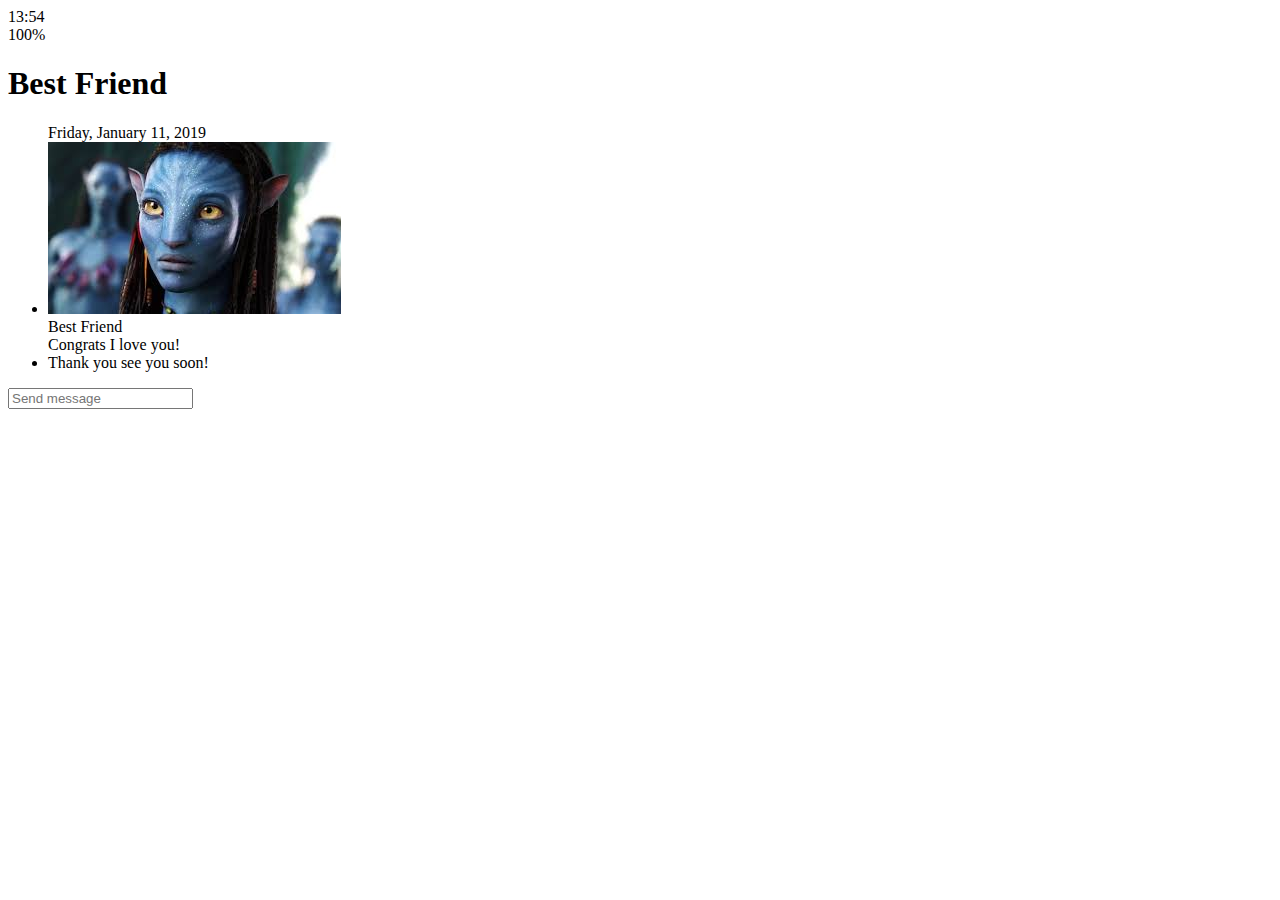
==== chat.html @ 66359b75 "study0127_html" ====
<!DOCTYPE html>
<html lang="en">
  <head>
    <meta charset="UTF-8" />
    <meta name="viewport" content="width=device-width, initial-scale=1.0" />
    <meta http-equiv="X-UA-Compatible" content="ie=edge" />
    <link
      rel="stylesheet"
      href="https://use.fontawesome.com/releases/v5.7.2/css/all.css"
      integrity="sha384-fnmOCqbTlWIlj8LyTjo7mOUStjsKC4pOpQbqyi7RrhN7udi9RwhKkMHpvLbHG9Sr"
      crossorigin="anonymous"
    />

    <title>Chat | Kakao Clone</title>
  </head>

  <body>
    <div class="status-bar">
      <div class="status-bar__column">
        <span class="status-bar__clock">13:54 </span>
      </div>
      <div class="status-bar__column">
        <i class="fas fa-clock"></i>
        <i class="fas fa-volume-mute"></i>
        <i class="fas fa-wifi"></i>
        <span class="status-bar__battery-level">100%</span>
        <i class="fas fa-battery-full"></i>
      </div>
    </div>
    <header class="header">
      <div class="header__header-column">
        <a href="index.html" class="header__back-btn">
          <i class="fas fa-arrow-left fa-2x"></i>
        </a>
        <h1 class="header__title">Best Friend</h1>
      </div>
      <div class="header__header-column">
        <span class="header__icon">
          <i class="fas fa-search"></i>
        </span>
        <div class="header__icon">
          <i class="fas fa-bars"></i>
        </div>
      </div>
    </header>
    <main class="chat">
      <ul class="chat__messages">
        <span class="chat__timestamp">Friday, January 11, 2019</span>
        <li class="incoming-message message">
          <img src="image/avatar.jpg" class="g-avatar message__avatar" />
          <div class="message__content">
            <span class="message__author">Best Friend</span>
            <div class="message__bubble">
              Congrats I love you!
            </div>
          </div>
          <span class="message__timestamp"></span>
        </li>
        <li class="incoming-message message">
          <span class="message__timestamp"></span>
          <div class="message__content">
            <div class="message__bubble">
              Thank you see you soon!
            </div>
          </div>
        </li>
      </ul>
    </main>
    <div class="chat_write">
      <div class="chat__write-column">
        <i class="far fa-plus-square"></i>
      </div>
      <div class="chat__write-column">
        <input
          type="text"
          placeholder="Send message"
          class="chat__write-input"
        />
      </div>
      <div class="chat__write-column">
        <span class="chat__wirte-icon">
          <i class="far fa-smile-wink"></i>
        </span>
        <span class="chat__wirte-icon">
          <i class="fas fa-microphone"></i>
        </span>
      </div>
    </div>
  </body>
</html>
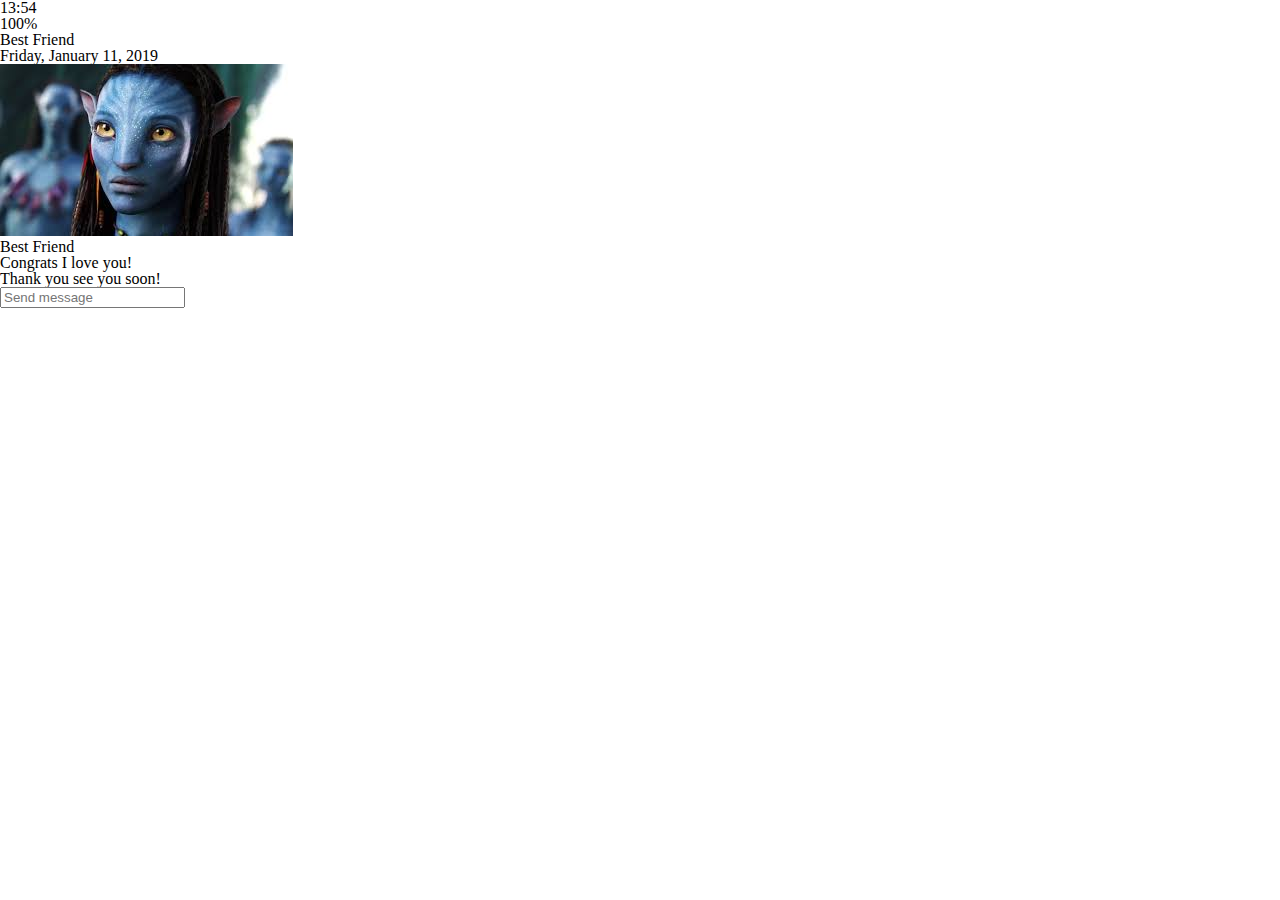
==== commit 7092b22f: "study0128" ====
--- a/chat.html
+++ b/chat.html
@@ -1,90 +1,84 @@
 <!DOCTYPE html>
 <html lang="en">
-  <head>
-    <meta charset="UTF-8" />
-    <meta name="viewport" content="width=device-width, initial-scale=1.0" />
-    <meta http-equiv="X-UA-Compatible" content="ie=edge" />
-    <link
-      rel="stylesheet"
-      href="https://use.fontawesome.com/releases/v5.7.2/css/all.css"
-      integrity="sha384-fnmOCqbTlWIlj8LyTjo7mOUStjsKC4pOpQbqyi7RrhN7udi9RwhKkMHpvLbHG9Sr"
-      crossorigin="anonymous"
-    />
 
-    <title>Chat | Kakao Clone</title>
-  </head>
+<head>
+  <meta charset="UTF-8" />
+  <meta name="viewport" content="width=device-width, initial-scale=1.0" />
+  <meta http-equiv="X-UA-Compatible" content="ie=edge" />
+  <link rel="stylesheet" href="https://use.fontawesome.com/releases/v5.7.2/css/all.css"
+    integrity="sha384-fnmOCqbTlWIlj8LyTjo7mOUStjsKC4pOpQbqyi7RrhN7udi9RwhKkMHpvLbHG9Sr" crossorigin="anonymous" />
+  <link rel="stylesheet" href="css/styles.css">
+  <title>Chat | Kakao Clone</title>
+</head>
 
-  <body>
-    <div class="status-bar">
-      <div class="status-bar__column">
-        <span class="status-bar__clock">13:54 </span>
-      </div>
-      <div class="status-bar__column">
-        <i class="fas fa-clock"></i>
-        <i class="fas fa-volume-mute"></i>
-        <i class="fas fa-wifi"></i>
-        <span class="status-bar__battery-level">100%</span>
-        <i class="fas fa-battery-full"></i>
+<body>
+  <div class="status-bar">
+    <div class="status-bar__column">
+      <span class="status-bar__clock">13:54 </span>
+    </div>
+    <div class="status-bar__column">
+      <i class="fas fa-clock"></i>
+      <i class="fas fa-volume-mute"></i>
+      <i class="fas fa-wifi"></i>
+      <span class="status-bar__battery-level">100%</span>
+      <i class="fas fa-battery-full"></i>
+    </div>
+  </div>
+  <header class="header">
+    <div class="header__header-column">
+      <a href="index.html" class="header__back-btn">
+        <i class="fas fa-arrow-left fa-2x"></i>
+      </a>
+      <h1 class="header__title">Best Friend</h1>
+    </div>
+    <div class="header__header-column">
+      <span class="header__icon">
+        <i class="fas fa-search"></i>
+      </span>
+      <div class="header__icon">
+        <i class="fas fa-bars"></i>
       </div>
     </div>
-    <header class="header">
-      <div class="header__header-column">
-        <a href="index.html" class="header__back-btn">
-          <i class="fas fa-arrow-left fa-2x"></i>
-        </a>
-        <h1 class="header__title">Best Friend</h1>
-      </div>
-      <div class="header__header-column">
-        <span class="header__icon">
-          <i class="fas fa-search"></i>
-        </span>
-        <div class="header__icon">
-          <i class="fas fa-bars"></i>
+  </header>
+  <main class="chat">
+    <ul class="chat__messages">
+      <span class="chat__timestamp">Friday, January 11, 2019</span>
+      <li class="incoming-message message">
+        <img src="image/avatar.jpg" class="g-avatar message__avatar" />
+        <div class="message__content">
+          <span class="message__author">Best Friend</span>
+          <div class="message__bubble">
+            Congrats I love you!
+          </div>
         </div>
-      </div>
-    </header>
-    <main class="chat">
-      <ul class="chat__messages">
-        <span class="chat__timestamp">Friday, January 11, 2019</span>
-        <li class="incoming-message message">
-          <img src="image/avatar.jpg" class="g-avatar message__avatar" />
-          <div class="message__content">
-            <span class="message__author">Best Friend</span>
-            <div class="message__bubble">
-              Congrats I love you!
-            </div>
+        <span class="message__timestamp"></span>
+      </li>
+      <li class="incoming-message message">
+        <span class="message__timestamp"></span>
+        <div class="message__content">
+          <div class="message__bubble">
+            Thank you see you soon!
           </div>
-          <span class="message__timestamp"></span>
-        </li>
-        <li class="incoming-message message">
-          <span class="message__timestamp"></span>
-          <div class="message__content">
-            <div class="message__bubble">
-              Thank you see you soon!
-            </div>
-          </div>
-        </li>
-      </ul>
-    </main>
-    <div class="chat_write">
-      <div class="chat__write-column">
-        <i class="far fa-plus-square"></i>
-      </div>
-      <div class="chat__write-column">
-        <input
-          type="text"
-          placeholder="Send message"
-          class="chat__write-input"
-        />
-      </div>
-      <div class="chat__write-column">
-        <span class="chat__wirte-icon">
-          <i class="far fa-smile-wink"></i>
-        </span>
-        <span class="chat__wirte-icon">
-          <i class="fas fa-microphone"></i>
-        </span>
-      </div>
+        </div>
+      </li>
+    </ul>
+  </main>
+  <div class="chat_write">
+    <div class="chat__write-column">
+      <i class="far fa-plus-square"></i>
     </div>
-  </body>
-</html>
+    <div class="chat__write-column">
+      <input type="text" placeholder="Send message" class="chat__write-input" />
+    </div>
+    <div class="chat__write-column">
+      <span class="chat__wirte-icon">
+        <i class="far fa-smile-wink"></i>
+      </span>
+      <span class="chat__wirte-icon">
+        <i class="fas fa-microphone"></i>
+      </span>
+    </div>
+  </div>
+</body>
+
+</html>--- a/css/styles.css
+++ b/css/styles.css
@@ -0,0 +1 @@
+@import "reset.css";
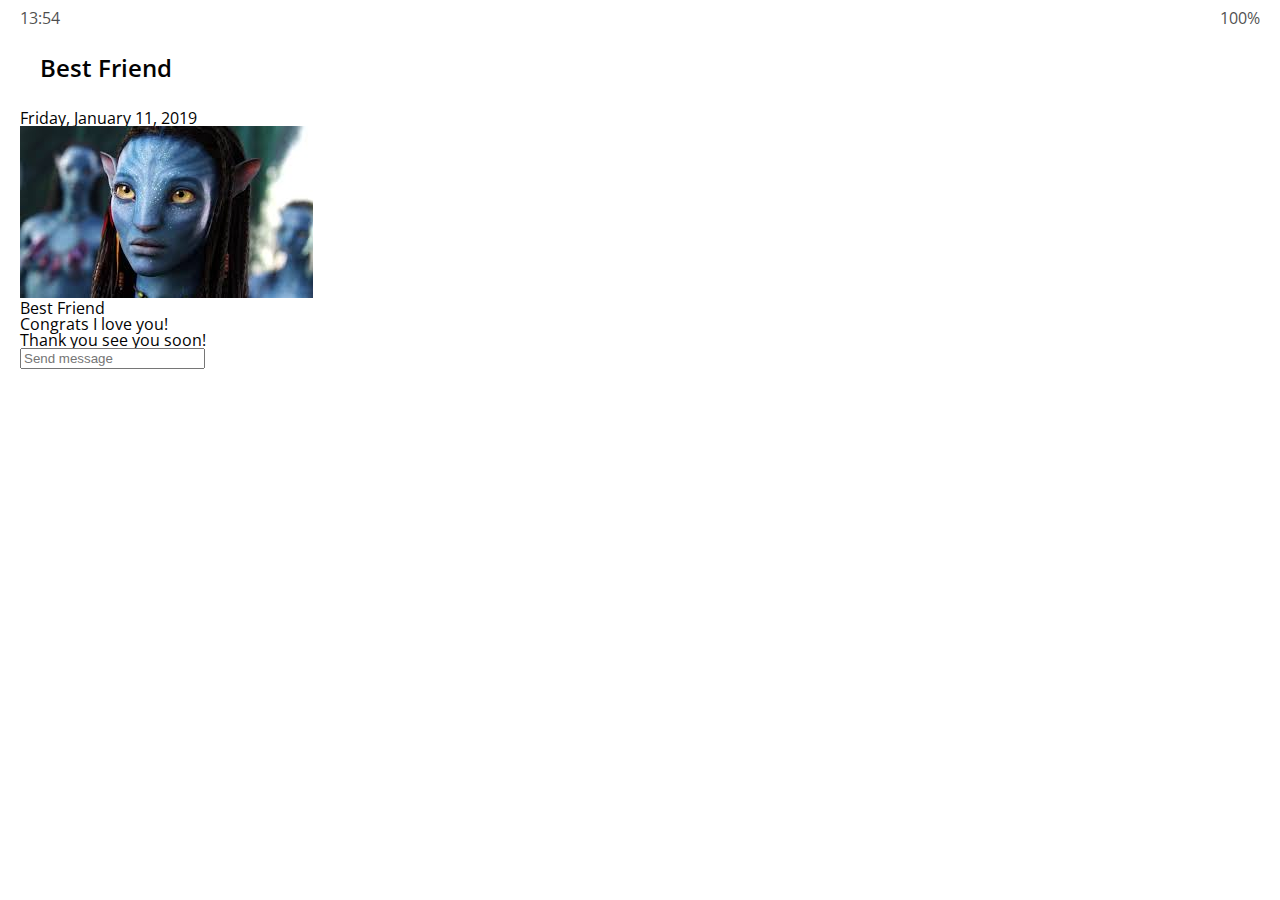
==== commit 9f43a8ea: "#2 CSS - #2.2 Header Finish" ====
--- a/chat.html
+++ b/chat.html
@@ -27,7 +27,7 @@
   <header class="header">
     <div class="header__header-column">
       <a href="index.html" class="header__back-btn">
-        <i class="fas fa-arrow-left fa-2x"></i>
+        <i class="fas fa-arrow-left"></i>
       </a>
       <h1 class="header__title">Best Friend</h1>
     </div>
@@ -35,9 +35,9 @@
       <span class="header__icon">
         <i class="fas fa-search"></i>
       </span>
-      <div class="header__icon">
+      <span class="header__icon">
         <i class="fas fa-bars"></i>
-      </div>
+      </span>
     </div>
   </header>
   <main class="chat">
--- a/css/styles.css
+++ b/css/styles.css
@@ -1 +1,15 @@
+@import url('https://fonts.googleapis.com/css?family=Open+Sans:400,600&display=swap');
 @import "reset.css";
+@import "status-bar.css";
+@import "header.css";
+body {
+    background-color: white;
+    padding: 10px 20px;
+    color: #020202;
+    font-family: "Open Sans", -apple-system, BlinkMacSystemFont, 'Segoe UI', Roboto, Oxygen, Ubuntu, Cantarell, 'Open Sans', 'Helvetica Neue', sans-serif;
+}
+
+
+a {
+    color: inherit;
+}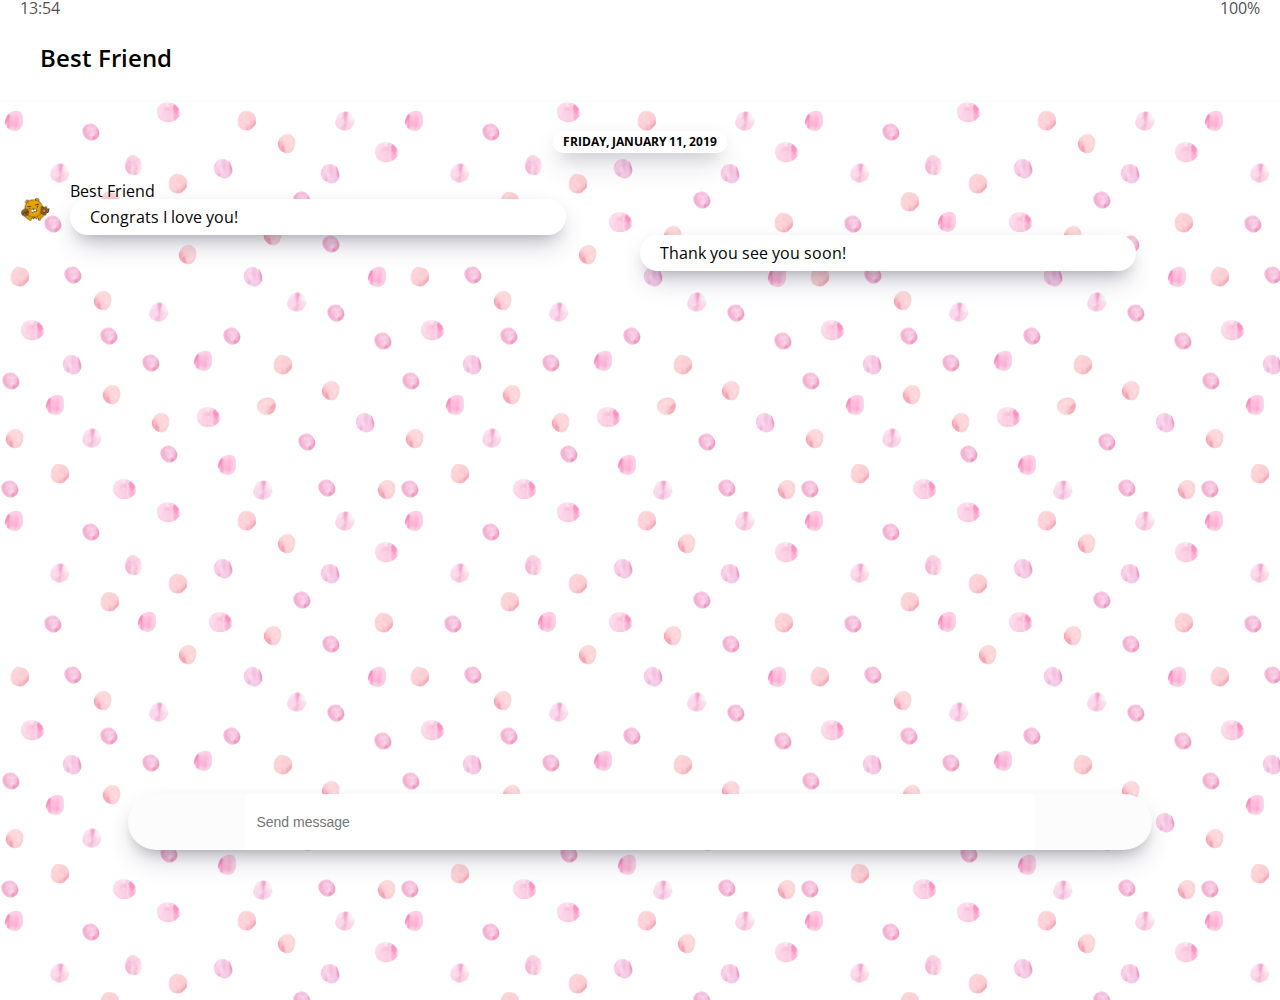
==== commit 12f4d0e1: "#2.13 Chats Screen part Two Finish" ====
--- a/chat.html
+++ b/chat.html
@@ -1,84 +1,89 @@
 <!DOCTYPE html>
 <html lang="en">
+  <head>
+    <meta charset="UTF-8" />
+    <meta name="viewport" content="width=device-width, initial-scale=1.0" />
+    <meta http-equiv="X-UA-Compatible" content="ie=edge" />
+    <link
+      rel="stylesheet"
+      href="https://use.fontawesome.com/releases/v5.7.2/css/all.css"
+      integrity="sha384-fnmOCqbTlWIlj8LyTjo7mOUStjsKC4pOpQbqyi7RrhN7udi9RwhKkMHpvLbHG9Sr"
+      crossorigin="anonymous"
+    />
+    <link rel="stylesheet" href="css/styles.css" />
+    <title>Chat | Kakao Clone</title>
+  </head>
 
-<head>
-  <meta charset="UTF-8" />
-  <meta name="viewport" content="width=device-width, initial-scale=1.0" />
-  <meta http-equiv="X-UA-Compatible" content="ie=edge" />
-  <link rel="stylesheet" href="https://use.fontawesome.com/releases/v5.7.2/css/all.css"
-    integrity="sha384-fnmOCqbTlWIlj8LyTjo7mOUStjsKC4pOpQbqyi7RrhN7udi9RwhKkMHpvLbHG9Sr" crossorigin="anonymous" />
-  <link rel="stylesheet" href="css/styles.css">
-  <title>Chat | Kakao Clone</title>
-</head>
-
-<body>
-  <div class="status-bar">
-    <div class="status-bar__column">
-      <span class="status-bar__clock">13:54 </span>
+  <body class="chats-body">
+    <div class="status-bar">
+      <div class="status-bar__column">
+        <span class="status-bar__clock">13:54 </span>
+      </div>
+      <div class="status-bar__column">
+        <i class="fas fa-clock"></i>
+        <i class="fas fa-volume-mute"></i>
+        <i class="fas fa-wifi"></i>
+        <span class="status-bar__battery-level">100%</span>
+        <i class="fas fa-battery-full"></i>
+      </div>
     </div>
-    <div class="status-bar__column">
-      <i class="fas fa-clock"></i>
-      <i class="fas fa-volume-mute"></i>
-      <i class="fas fa-wifi"></i>
-      <span class="status-bar__battery-level">100%</span>
-      <i class="fas fa-battery-full"></i>
+    <header class="header">
+      <div class="header__header-column">
+        <a href="index.html" class="header__back-btn">
+          <i class="fas fa-arrow-left"></i>
+        </a>
+        <h1 class="header__title">Best Friend</h1>
+      </div>
+      <div class="header__header-column">
+        <span class="header__icon">
+          <i class="fas fa-search"></i>
+        </span>
+        <span class="header__icon">
+          <i class="fas fa-bars"></i>
+        </span>
+      </div>
+    </header>
+    <main class="chat-screen">
+      <ul class="chat__messages">
+        <span class="chat__timestamp">Friday, January 11, 2019</span>
+        <li class="incoming-message message">
+          <img src="image/avatar.jpg" class="g-avatar message__avatar" />
+          <div class="message__content">
+            <span class="message__author">Best Friend</span>
+            <div class="message__bubble">
+              Congrats I love you!
+            </div>
+          </div>
+        </li>
+        <li class="sent-message message">
+          <span class="message__timestamp"></span>
+          <div class="message__content">
+            <div class="message__bubble">
+              Thank you see you soon!
+            </div>
+          </div>
+        </li>
+      </ul>
+    </main>
+    <div class="chat__write">
+      <div class="chat__write-column">
+        <i class="far fa-plus-square"></i>
+      </div>
+      <div class="chat__write-column">
+        <input
+          type="text"
+          placeholder="Send message"
+          class="chat__write-input"
+        />
+      </div>
+      <div class="chat__write-column">
+        <span class="chat__wirte-icon">
+          <i class="far fa-smile-wink"></i>
+        </span>
+        <span class="chat__wirte-icon">
+          <i class="fas fa-microphone"></i>
+        </span>
+      </div>
     </div>
-  </div>
-  <header class="header">
-    <div class="header__header-column">
-      <a href="index.html" class="header__back-btn">
-        <i class="fas fa-arrow-left"></i>
-      </a>
-      <h1 class="header__title">Best Friend</h1>
-    </div>
-    <div class="header__header-column">
-      <span class="header__icon">
-        <i class="fas fa-search"></i>
-      </span>
-      <span class="header__icon">
-        <i class="fas fa-bars"></i>
-      </span>
-    </div>
-  </header>
-  <main class="chat">
-    <ul class="chat__messages">
-      <span class="chat__timestamp">Friday, January 11, 2019</span>
-      <li class="incoming-message message">
-        <img src="image/avatar.jpg" class="g-avatar message__avatar" />
-        <div class="message__content">
-          <span class="message__author">Best Friend</span>
-          <div class="message__bubble">
-            Congrats I love you!
-          </div>
-        </div>
-        <span class="message__timestamp"></span>
-      </li>
-      <li class="incoming-message message">
-        <span class="message__timestamp"></span>
-        <div class="message__content">
-          <div class="message__bubble">
-            Thank you see you soon!
-          </div>
-        </div>
-      </li>
-    </ul>
-  </main>
-  <div class="chat_write">
-    <div class="chat__write-column">
-      <i class="far fa-plus-square"></i>
-    </div>
-    <div class="chat__write-column">
-      <input type="text" placeholder="Send message" class="chat__write-input" />
-    </div>
-    <div class="chat__write-column">
-      <span class="chat__wirte-icon">
-        <i class="far fa-smile-wink"></i>
-      </span>
-      <span class="chat__wirte-icon">
-        <i class="fas fa-microphone"></i>
-      </span>
-    </div>
-  </div>
-</body>
-
-</html>+  </body>
+</html>
--- a/css/styles.css
+++ b/css/styles.css
@@ -1,15 +1,28 @@
-@import url('https://fonts.googleapis.com/css?family=Open+Sans:400,600&display=swap');
+@import url("https://fonts.googleapis.com/css?family=Open+Sans:300:400,600&display=swap");
 @import "reset.css";
 @import "status-bar.css";
 @import "header.css";
-body {
-    background-color: white;
-    padding: 10px 20px;
-    color: #020202;
-    font-family: "Open Sans", -apple-system, BlinkMacSystemFont, 'Segoe UI', Roboto, Oxygen, Ubuntu, Cantarell, 'Open Sans', 'Helvetica Neue', sans-serif;
+@import "nav-bar.css";
+@import "friend.css";
+@import "friends.css";
+@import "find.css";
+@import "more.css";
+@import "settings.css";
+@import "chat.css";
+
+* {
+  box-sizing: border-box;
 }
 
+body {
+  background-color: white;
+  padding: 10px 20px;
+  color: #020202;
+  font-family: "Open Sans", -apple-system, BlinkMacSystemFont, "Segoe UI",
+    Roboto, Oxygen, Ubuntu, Cantarell, "Open Sans", "Helvetica Neue", sans-serif;
+}
 
 a {
-    color: inherit;
-}+  color: inherit;
+  text-decoration: none;
+}
